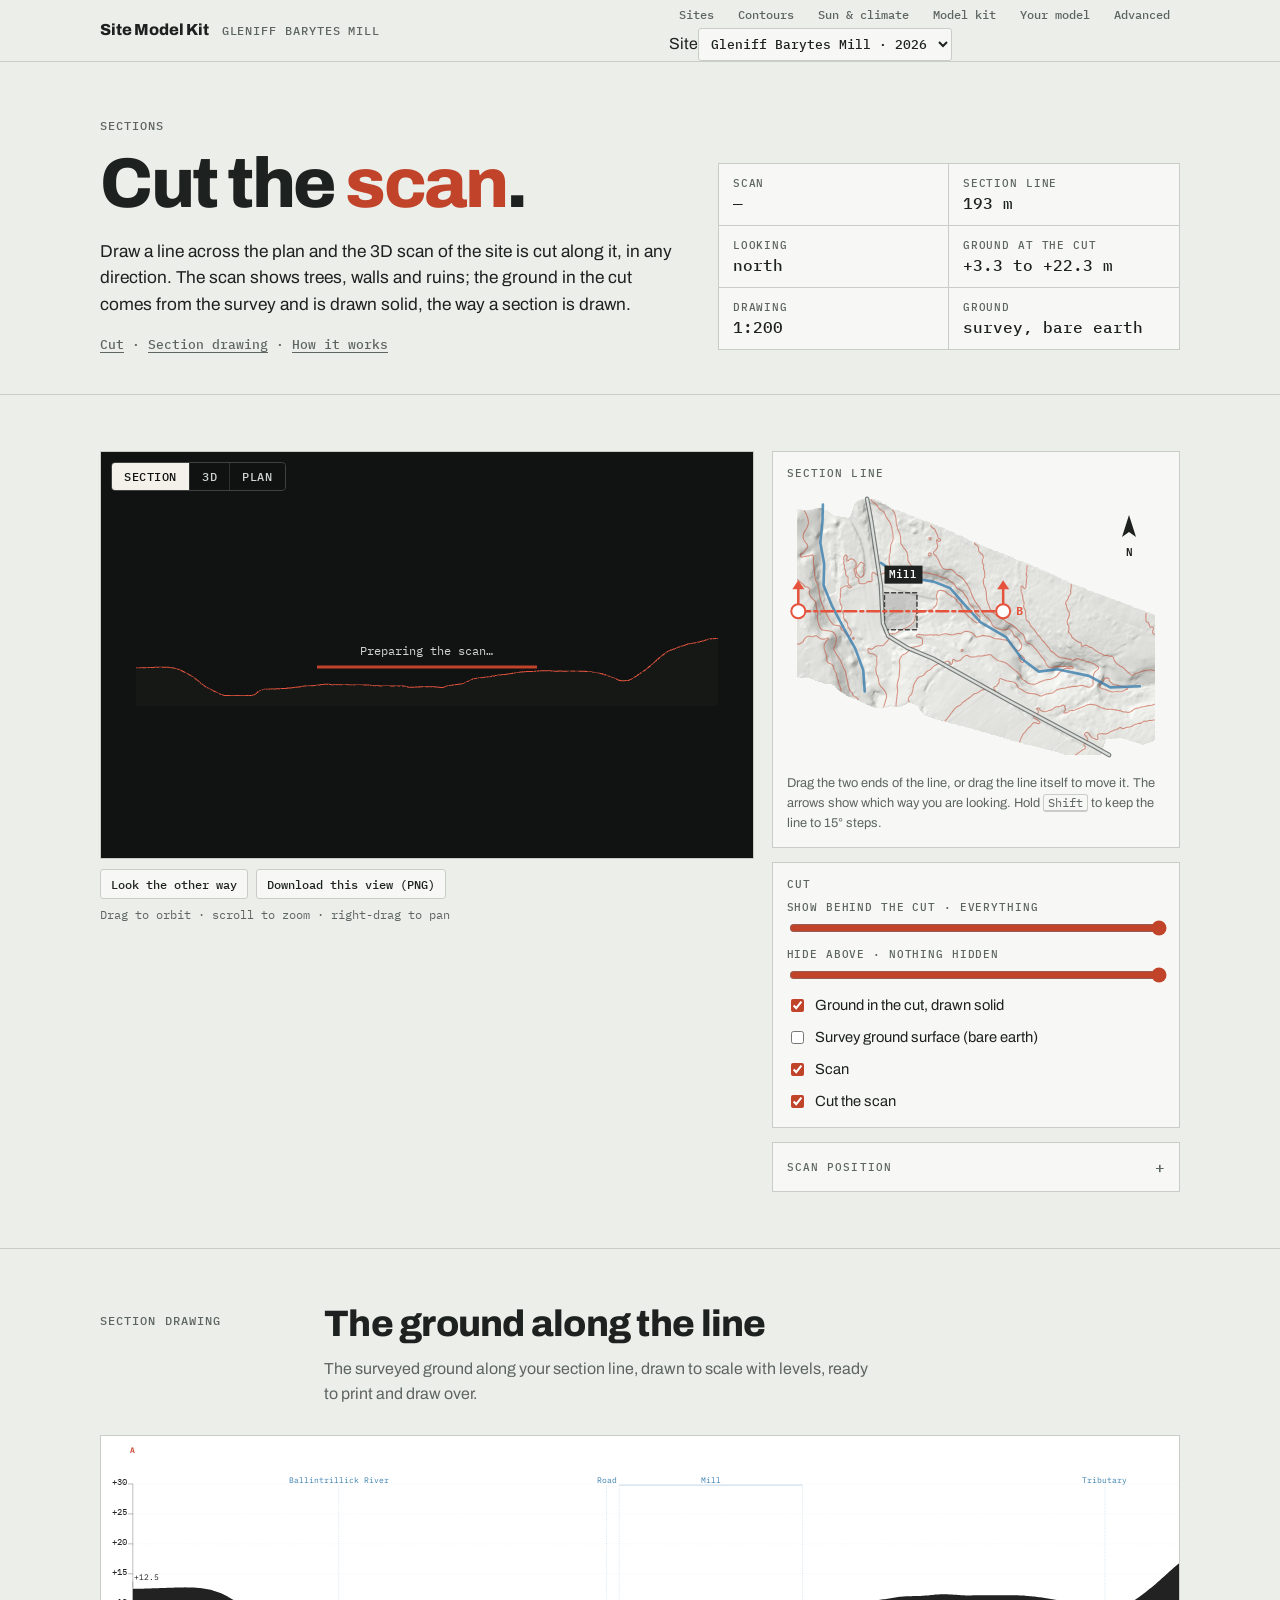
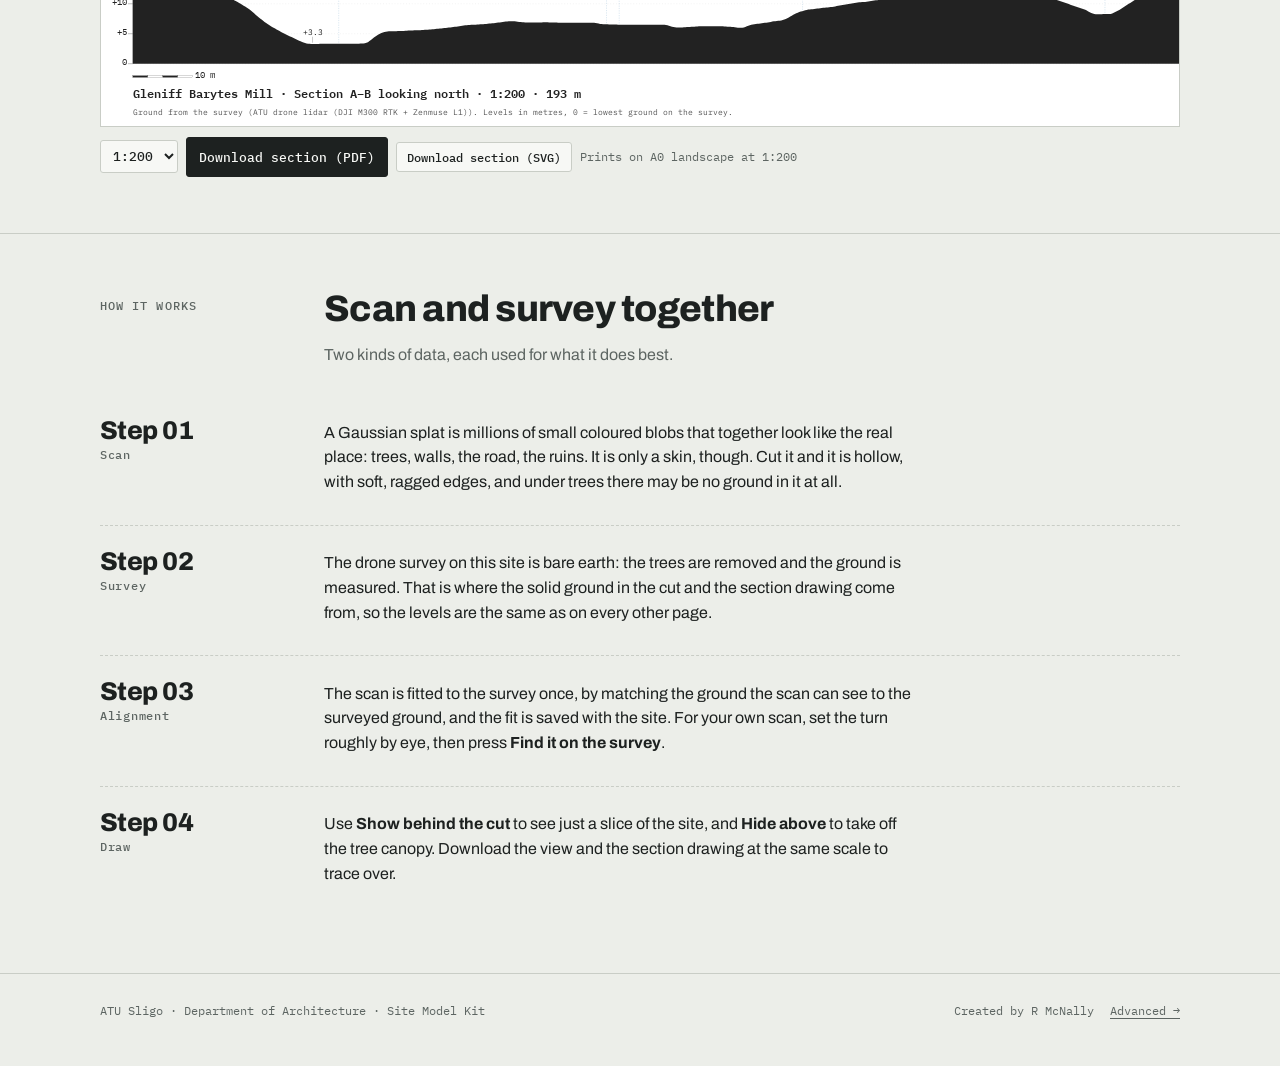
==== sections.html @ 93be213e "Add files via upload" ====
<!doctype html>
<html lang="en">
<head>
<meta charset="utf-8">
<meta name="viewport" content="width=device-width,initial-scale=1,viewport-fit=cover">
<title>Sections</title>
<meta name="description" content="Cut sections through the 3D scan of the site in any direction, with the surveyed ground drawn solid. ATU Sligo, Site Model Kit.">
<link rel="preconnect" href="https://fonts.googleapis.com">
<link rel="preconnect" href="https://fonts.gstatic.com" crossorigin>
<link rel="stylesheet" href="https://fonts.googleapis.com/css2?family=Archivo:wght@400;600;800&family=IBM+Plex+Mono:wght@400;500&display=swap">
<link rel="stylesheet" href="css/site.css">
<link rel="stylesheet" href="css/pages.css">
<link rel="stylesheet" href="css/model.css">
<link rel="stylesheet" href="css/project.css">
<link rel="stylesheet" href="css/sections.css">
<script type="importmap">
{ "imports": {
  "three": "./vendor/three/three.module.min.js",
  "three/addons/": "./vendor/three/addons/",
  "@sparkjsdev/spark": "./vendor/spark/spark.module.min.js"
} }
</script>
</head>
<body>
<header class="top" id="top"></header>

<main id="main">
  <div class="wrap hero">
    <div>
      <div class="eyebrow">Sections</div>
      <h1>Cut the <em>scan</em>.</h1>
      <p class="lede">Draw a line across the plan and the 3D scan of the site is cut along it, in any direction. The scan shows trees, walls and ruins; the ground in the cut comes from the survey and is drawn solid, the way a section is drawn.</p>
      <p class="onpage"><a href="#cut">Cut</a> · <a href="#drawing">Section drawing</a> · <a href="#how">How it works</a></p>
    </div>
    <dl class="spec">
      <div><dt>Scan</dt><dd id="specScan">—</dd></div>
      <div><dt>Section line</dt><dd id="specLen">—</dd></div>
      <div><dt>Looking</dt><dd id="specLook">—</dd></div>
      <div><dt>Ground at the cut</dt><dd id="specLev">—</dd></div>
      <div><dt>Drawing</dt><dd id="specScale">1:200</dd></div>
      <div><dt>Ground</dt><dd>survey, bare earth</dd></div>
    </dl>
  </div>

  <section id="cut">
    <div class="wrap">
      <div class="sx-grid">
        <div class="sx-left">
          <div class="sx-view" id="view">
            <canvas id="gl" aria-label="3D scan of the site, cut along the section line"></canvas>
            <div class="sx-load" id="load"><span id="loadTxt">Loading the scan…</span><i><b id="loadBar"></b></i></div>
            <div class="sx-tools">
              <button type="button" class="on" data-cam="section">Section</button>
              <button type="button" data-cam="orbit">3D</button>
              <button type="button" data-cam="plan">Plan</button>
            </div>
          </div>
          <div class="pj-bar">
            <button type="button" id="flip">Look the other way</button>
            <button type="button" id="dlView">Download this view (PNG)</button>
            <span class="pj-link" id="hint">Drag to orbit · scroll to zoom · right-drag to pan</span>
          </div>
        </div>

        <div class="sx-panel">
          <div class="pj-group">
            <h3>Section line</h3>
            <div class="sx-plan"><canvas id="plan" aria-label="Plan: drag the ends of the section line"></canvas></div>
            <p class="small">Drag the two ends of the line, or drag the line itself to move it. The arrows show which way you are looking. Hold <kbd>Shift</kbd> to keep the line to 15° steps.</p>
          </div>

          <div class="pj-group">
            <h3>Cut</h3>
            <div class="cfield"><label class="lbl" for="depth">Show behind the cut · <span id="oDepth">everything</span></label><input type="range" id="depth" min="2" max="201" value="201"></div>
            <div class="cfield"><label class="lbl" for="above">Hide above · <span id="oAbove">nothing hidden</span></label><input type="range" id="above" min="0" max="1000" value="1000"></div>
            <label class="pj-l"><input type="checkbox" id="cPoche" checked> Ground in the cut, drawn solid</label>
            <label class="pj-l"><input type="checkbox" id="cGround"> Survey ground surface (bare earth)</label>
            <label class="pj-l"><input type="checkbox" id="cScan" checked> Scan</label>
            <label class="pj-l"><input type="checkbox" id="cCut" checked> Cut the scan</label>
          </div>

          <details class="pj-group sx-align" id="alignBox">
            <summary><h3>Scan position</h3></summary>
            <p class="small" id="alignNote">—</p>
            <div class="cfield"><label class="lbl" for="aYaw">Turn · <span id="oYaw">0°</span></label><input type="range" id="aYaw" min="-180" max="180" step="0.25" value="0"></div>
            <div class="mrow">
              <div class="cfield"><label class="lbl" for="aX">East · <span id="oX">0 m</span></label><input type="range" id="aX" min="0" max="400" step="0.25" value="0"></div>
              <div class="cfield"><label class="lbl" for="aY">North · <span id="oY">0 m</span></label><input type="range" id="aY" min="0" max="400" step="0.25" value="0"></div>
            </div>
            <div class="cfield"><label class="lbl" for="aZ">Up · <span id="oZ">0 m</span></label><input type="range" id="aZ" min="-100" max="100" step="0.05" value="0"></div>
            <div class="pj-bar"><button type="button" id="aAuto">Find it on the survey</button><button type="button" id="aReset">Reset</button></div>
            <label class="pj-l sx-file">Use another scan <input type="file" id="aFile" accept=".spz,.ply,.glb,.splat,.ksplat,.sog,.zip"></label>
            <p class="small">Scans can be <b>.spz</b>, <b>.ply</b>, <b>.sog</b> or a Cesium/LCC <b>.glb</b> with Gaussian splats. A scan you load stays on this computer until you close the page; its position is remembered.</p>
          </details>
        </div>
      </div>
    </div>
  </section>

  <section id="drawing">
    <div class="wrap">
      <div class="sec-head">
        <div class="eyebrow">Section drawing</div>
        <div><h2>The ground along the line</h2><p id="drawNote">The surveyed ground along your section line, drawn to scale with levels, ready to print and draw over.</p></div>
      </div>
      <div class="sx-draw" id="draw"></div>
      <div class="pj-bar sx-dl">
        <select id="dScale" aria-label="Drawing scale"><option value="100">1:100</option><option value="200" selected>1:200</option><option value="500">1:500</option></select>
        <button type="button" class="primary" id="dlPdf">Download section (PDF)</button>
        <button type="button" id="dlSvg">Download section (SVG)</button>
        <span class="pj-link" id="paper">—</span>
      </div>
    </div>
  </section>

  <section id="how">
    <div class="wrap">
      <div class="sec-head">
        <div class="eyebrow">How it works</div>
        <div><h2>Scan and survey together</h2><p>Two kinds of data, each used for what it does best.</p></div>
      </div>
      <ol class="steps">
        <li><div class="n">Scan</div><div><p>A Gaussian splat is millions of small coloured blobs that together look like the real place: trees, walls, the road, the ruins. It is only a skin, though. Cut it and it is hollow, with soft, ragged edges, and under trees there may be no ground in it at all.</p></div></li>
        <li><div class="n">Survey</div><div><p>The drone survey on this site is bare earth: the trees are removed and the ground is measured. That is where the solid ground in the cut and the section drawing come from, so the levels are the same as on every other page.</p></div></li>
        <li><div class="n">Alignment</div><div><p>The scan is fitted to the survey once, by matching the ground the scan can see to the surveyed ground, and the fit is saved with the site. For your own scan, set the turn roughly by eye, then press <b>Find it on the survey</b>.</p></div></li>
        <li><div class="n">Draw</div><div><p>Use <b>Show behind the cut</b> to see just a slice of the site, and <b>Hide above</b> to take off the tree canopy. Download the view and the section drawing at the same scale to trace over.</p></div></li>
      </ol>
    </div>
  </section>
</main>

<footer>
  <div class="wrap"><span>ATU Sligo · Department of Architecture · Site Model Kit</span><span class="credit">Created by R McNally</span><a href="advanced.html" data-sitelink>Advanced →</a></div>
</footer>

<script src="vendor/jspdf.umd.min.js"></script>
<script src="js/sitekit.js"></script>
<script src="js/site.js"></script>
<script type="module" src="js/sections.js"></script>
<script>
/* If the 3D viewer can't start, say why instead of sitting on "Loading the scan". */
(function () {
  function say(msg) { var t = document.getElementById('loadTxt'), b = document.getElementById('load'); if (t) t.textContent = msg; if (b) b.classList.add('err'); }
  if (location.protocol === 'file:') { say('This page has to be opened through a web server, not straight from the folder. Use the website\'s GitHub Pages address, or a local server (see the README).'); return; }
  var s = document.querySelector('script[src="js/sections.js"]');
  if (s) s.addEventListener('error', function () { say('The 3D viewer could not be loaded. Check the website has its vendor folder, then reload.'); });
  setTimeout(function () { if (!window.__sxStarted) say('The 3D viewer is taking a long time to start. Reload the page, or try an up-to-date Chrome, Edge, Firefox or Safari.'); }, 45000);
})();
</script>
</body>
</html>
---- css/site.css ----
/* Layout: long single page, drawing-sheet feel — a narrow title block rail on wide screens, content in a 1100px measure.
   Colour language comes from the laser bed: greyboard neutrals, MDF tan, cut red, engrave blue. */
:root{
  --bg:#eceee9; --paper:#f7f8f5; --stage:#dfe2dc; --ink:#1d2120; --muted:#5d6562; --rule:#c9cdc6;
  --board:#a98d6c; --cut:#c0432a; --engrave:#3a5fae; --accent:#c0432a;
  --display:'Archivo',system-ui,-apple-system,'Segoe UI',sans-serif;
  --mono:'IBM Plex Mono',ui-monospace,'SFMono-Regular',Menlo,monospace;
  --measure:1120px;
}
@media (prefers-color-scheme:dark){:root:not([data-theme="light"]){
  --bg:#151817; --paper:#1b1f1e; --stage:#202524; --ink:#e5e8e3; --muted:#9aa29e; --rule:#323836;
  --board:#9a7f60; --cut:#e2704f; --engrave:#7f9fe6; --accent:#e2704f; color-scheme:dark}}
:root[data-theme="dark"]{
  --bg:#151817; --paper:#1b1f1e; --stage:#202524; --ink:#e5e8e3; --muted:#9aa29e; --rule:#323836;
  --board:#9a7f60; --cut:#e2704f; --engrave:#7f9fe6; --accent:#e2704f; color-scheme:dark}

*{box-sizing:border-box}
html{scroll-behavior:smooth}
@media (prefers-reduced-motion:reduce){html{scroll-behavior:auto}}
body{margin:0;background:var(--bg);color:var(--ink);font:16px/1.55 var(--display)}
a{color:inherit;text-underline-offset:3px}
a:focus-visible,button:focus-visible,input:focus-visible{outline:2px solid var(--accent);outline-offset:2px}
.wrap{max-width:var(--measure);margin:0 auto;padding-inline:20px}

/* top bar */
.top{position:sticky;top:0;z-index:5;background:color-mix(in srgb,var(--bg) 88%,transparent);backdrop-filter:blur(8px);border-bottom:1px solid var(--rule)}
.top .wrap{display:flex;align-items:center;justify-content:space-between;gap:16px;min-height:52px;flex-wrap:wrap}
.brand{font-weight:800;letter-spacing:-.01em}
.brand span{font:500 .72rem var(--mono);letter-spacing:.08em;text-transform:uppercase;color:var(--muted);margin-left:10px}
nav{display:flex;gap:4px;flex-wrap:wrap}
nav a{font:500 .78rem var(--mono);text-decoration:none;padding:6px 10px;border-radius:3px;color:var(--muted)}
nav a:hover{color:var(--ink);background:var(--paper)}

/* hero */
.hero{padding-block:56px 28px;display:grid;grid-template-columns:1.25fr 1fr;gap:40px;align-items:end}
.eyebrow{font:500 .74rem var(--mono);letter-spacing:.09em;text-transform:uppercase;color:var(--muted)}
h1{font-size:clamp(2.4rem,6vw,4.4rem);line-height:.95;letter-spacing:-.035em;font-weight:800;margin:.25em 0 .3em;text-wrap:balance}
h1 em{font-style:normal;color:var(--accent)}
.lede{font-size:1.08rem;max-width:58ch;color:var(--ink)}
.spec{display:grid;grid-template-columns:1fr 1fr;border:1px solid var(--rule);background:var(--paper)}
.spec div{padding:12px 14px;border-bottom:1px solid var(--rule);display:flex;flex-direction:column;gap:2px;min-width:0}
.spec div:nth-child(odd){border-right:1px solid var(--rule)}
.spec div:nth-last-child(-n+2){border-bottom:0}
.spec dt{font:500 .68rem var(--mono);letter-spacing:.08em;text-transform:uppercase;color:var(--muted)}
.spec dd{margin:0;font:500 1.02rem var(--mono);font-variant-numeric:tabular-nums}

/* sections */
section{padding-block:56px;border-top:1px solid var(--rule)}
.sec-head{display:grid;grid-template-columns:200px 1fr;gap:24px;margin-bottom:28px}
.sec-head .eyebrow{padding-top:8px}
h2{font-size:clamp(1.6rem,3.2vw,2.3rem);letter-spacing:-.02em;line-height:1.08;margin:0 0 .35em;font-weight:800;text-wrap:balance}
.sec-head p{margin:0;max-width:62ch;color:var(--muted)}
h3{font-size:1.05rem;margin:0 0 .35em;font-weight:600}

/* cesium */
.frame{position:relative;aspect-ratio:16/9;max-width:100%;background:var(--stage);border:1px solid var(--rule)}
.frame iframe{position:absolute;inset:0;width:100%;height:100%;border:0}
.frame-note{display:flex;justify-content:space-between;gap:16px;flex-wrap:wrap;margin-top:10px;font:.8rem var(--mono);color:var(--muted)}

/* downloads */
.kit{display:grid;grid-template-columns:repeat(auto-fit,minmax(240px,1fr));gap:14px;margin-bottom:34px}
.file{display:flex;flex-direction:column;gap:6px;padding:16px;border:1px solid var(--rule);background:var(--paper);text-decoration:none;min-width:0}
.file:hover{border-color:var(--ink)}
.file .ext{font:500 .7rem var(--mono);letter-spacing:.08em;color:var(--accent);text-transform:uppercase}
.file strong{font-size:1rem}
.file span{font-size:.86rem;color:var(--muted)}
.file .size{font:.75rem var(--mono);color:var(--muted);margin-top:auto}
.file.primary{border-color:var(--ink);background:var(--ink);color:var(--paper)}
.file.primary span,.file.primary .size{color:color-mix(in srgb,var(--paper) 75%,transparent)}
.file.primary .ext{color:color-mix(in srgb,var(--accent) 70%,var(--paper))}
.legend{display:flex;gap:18px;flex-wrap:wrap;font:.8rem var(--mono);color:var(--muted);margin-bottom:14px}
.legend i{display:inline-block;width:22px;height:0;border-top:2px solid;vertical-align:middle;margin-right:6px}
.sheets{display:grid;grid-template-columns:repeat(auto-fill,minmax(170px,1fr));gap:12px}
.sheet{border:1px solid var(--rule);background:var(--paper);display:flex;flex-direction:column;min-width:0}
.sheet img{display:block;width:100%;aspect-ratio:841/594;object-fit:cover;background:#f6f5f1}
.sheet .meta{display:flex;justify-content:space-between;align-items:baseline;gap:4px 8px;flex-wrap:wrap;padding:8px 10px;font:.74rem var(--mono)}
.sheet .meta b{font-weight:500}.sheet .meta em{font-style:normal;color:var(--muted)}
.sheet .meta a{color:var(--muted)} .sheet .meta a:hover{color:var(--ink)}

/* steps */
.steps{list-style:none;margin:0;padding:0;display:grid;gap:0;counter-reset:s}
.steps li{display:grid;grid-template-columns:200px 1fr;gap:24px;padding-block:22px;border-top:1px dashed var(--rule);counter-increment:s}
.steps li:first-child{border-top:0}
.steps .n{font:500 .78rem var(--mono);color:var(--muted);letter-spacing:.06em}
.steps .n::before{content:"Step " counter(s,decimal-leading-zero);display:block;font:800 1.6rem var(--display);color:var(--ink);letter-spacing:-.02em;margin-bottom:2px}
.steps p,.steps ul{margin:.2em 0 .5em;max-width:66ch}
.steps ul{padding-left:1.1em}
.idkey{display:inline-flex;gap:0;border:1px solid var(--rule);font:500 1.1rem var(--mono);margin:6px 0}
.idkey b{padding:6px 10px;font-weight:500;border-right:1px solid var(--rule)} .idkey b:last-child{border-right:0}
.idkey b:nth-child(1){color:var(--accent)} .idkey b:nth-child(2){color:var(--engrave)}
.callout{border-left:3px solid var(--engrave);padding:10px 14px;background:var(--paper);font-size:.92rem;max-width:66ch}

/* builder */
.builder{display:grid;grid-template-columns:1fr 300px;border:1px solid var(--rule);background:var(--paper);min-height:620px}
.stage{position:relative;background:var(--stage);min-width:0;min-height:420px}
.stage canvas{display:block;width:100%;height:100%;position:absolute;inset:0;cursor:grab}
.stage .tip{position:absolute;pointer-events:none;background:var(--ink);color:var(--paper);font:.76rem var(--mono);padding:5px 8px;border-radius:3px;white-space:nowrap}
.stage .hint{position:absolute;left:12px;bottom:10px;font:.7rem var(--mono);color:var(--muted)}
.stage .views{position:absolute;right:10px;top:10px;display:flex;gap:4px;flex-wrap:wrap}
.panel{border-left:1px solid var(--rule);padding:18px;display:flex;flex-direction:column;gap:14px;min-width:0}
.lbl{font:500 .68rem var(--mono);letter-spacing:.08em;text-transform:uppercase;color:var(--muted)}
.big{font:800 2.4rem var(--display);letter-spacing:-.03em;line-height:1}
.big small{font:500 .9rem var(--mono);color:var(--muted);letter-spacing:0;margin-left:6px}
.stepper{display:grid;grid-template-columns:auto 1fr auto;gap:8px;align-items:center}
input[type=range]{width:100%;accent-color:var(--accent)}
button{font:500 .78rem var(--mono);background:var(--paper);color:var(--ink);border:1px solid var(--rule);border-radius:3px;padding:6px 10px;cursor:pointer}
button:hover{border-color:var(--ink)}
button[aria-pressed=true]{background:var(--ink);color:var(--paper);border-color:var(--ink)}
.row{display:flex;gap:6px;flex-wrap:wrap}
.plist{list-style:none;margin:0;padding:0;overflow:auto;max-height:260px;border-top:1px solid var(--rule)}
.plist li{display:flex;justify-content:space-between;padding:7px 2px;border-bottom:1px solid var(--rule);font:.8rem var(--mono);cursor:pointer;font-variant-numeric:tabular-nums}
.plist li:hover,.plist li.on{color:var(--accent)}
.plist li span:last-child{color:var(--muted)}
.small{font-size:.8rem;color:var(--muted);margin:0}

/* tools */
.two{display:grid;grid-template-columns:1fr 1fr;gap:28px}
.two>div{min-width:0}
pre{background:var(--paper);border:1px solid var(--rule);padding:14px;overflow-x:auto;font:.8rem/1.5 var(--mono);margin:.5em 0}
footer{border-top:1px solid var(--rule);padding-block:28px 48px;font:.78rem var(--mono);color:var(--muted)}
footer .wrap{display:flex;justify-content:space-between;gap:16px;flex-wrap:wrap}

@media (max-width:860px){
  .hero{grid-template-columns:1fr;padding-block:36px 20px}
  .sec-head,.steps li,.two{grid-template-columns:1fr;gap:8px}
  .builder{grid-template-columns:1fr}
  .stage{min-height:56vh}
  .panel{border-left:0;border-top:1px solid var(--rule)}
}
section{scroll-margin-top:56px}
@media (max-width:860px){section{scroll-margin-top:100px}}

/* credit, right of the footer on every page */
footer .credit{margin-left:auto;transition:color .2s}
footer .credit:hover{color:var(--ink)}
---- css/pages.css ----
/* Shared additions for Start, Sun pages */
.brand{text-decoration:none;color:var(--ink)}
.onpage{font:500 .8rem var(--mono);color:var(--muted);margin-top:14px}
.onpage a{color:var(--muted)} .onpage a:hover{color:var(--ink)}

/* sun tool */
.slider{display:grid;grid-template-columns:52px 1fr 92px;gap:10px;align-items:center}
.slider output{font:500 .86rem var(--mono);text-align:right;font-variant-numeric:tabular-nums}
.legendbar{display:flex;flex-wrap:wrap;gap:8px 18px;padding:10px 16px;border-top:1px solid var(--rule);font:.78rem var(--mono);color:var(--muted)}
.legendbar i{display:inline-block;width:14px;height:10px;vertical-align:-1px;margin-right:6px;border:1px solid var(--rule)}
.pathwrap{display:grid;grid-template-columns:340px 1fr;gap:28px;padding:20px 16px;border-top:1px solid var(--rule)}
.pathfig{margin:0;min-width:0}
.pathfig svg{width:100%;max-width:320px;height:auto;display:block}
.pathfig figcaption{font:.74rem var(--mono);color:var(--muted);margin-top:8px}
.ticks{padding-left:1.1em;margin:.2em 0} .ticks li{margin-bottom:.45em}
button:disabled,input:disabled{opacity:.45;cursor:not-allowed}

/* start page */
.dates{display:grid;grid-template-columns:repeat(3,1fr);border:1px solid var(--rule);background:var(--paper)}
.dates div{padding:14px 16px;border-right:1px solid var(--rule);display:flex;flex-direction:column;gap:2px;min-width:0}
.dates div:last-child{border-right:0}
.dates dt{font:500 .68rem var(--mono);letter-spacing:.08em;text-transform:uppercase;color:var(--muted)}
.dates dd{margin:0;font:800 1.25rem var(--display);letter-spacing:-.01em}
.dates dd small{display:block;font:400 .82rem var(--display);color:var(--muted);letter-spacing:0}
.dates .count dd{color:var(--accent);font-size:2rem;line-height:1}

.tasks{display:grid;gap:12px}
.task{display:grid;grid-template-columns:64px 1fr 300px;gap:18px;border:1px solid var(--rule);background:var(--paper);padding:16px 18px}
.task .letter{font:800 2.6rem/1 var(--display);color:var(--accent)}
.task h3{margin:0 0 4px}
.task .meta{font:.78rem var(--mono);color:var(--muted);margin-bottom:8px}
.task p{margin:0 0 .5em;font-size:.92rem;max-width:62ch}
.task .help{border-left:1px solid var(--rule);padding-left:16px;display:flex;flex-direction:column;gap:6px;min-width:0}
.task .help .lbl{margin-bottom:2px}
.pill{display:inline-flex;align-items:center;gap:8px;font:.84rem var(--display);text-decoration:none;color:var(--ink)}
.pill::before{content:"";width:8px;height:8px;border-radius:50%;background:var(--flat);flex:none}
.pill.soon{color:var(--muted)} .pill.soon::before{background:transparent;border:1px solid var(--muted)}
.pill.site::before{background:var(--gold)}
a.pill:hover{text-decoration:underline}

.matrix{display:grid;grid-template-columns:repeat(auto-fit,minmax(250px,1fr));gap:12px}
.mcol{border:1px solid var(--rule);background:var(--paper)}
.mcol h3{margin:0;padding:12px 14px;border-bottom:1px solid var(--rule);font-size:1rem}
.mcol ul{list-style:none;margin:0;padding:6px 14px 10px}
.mcol li{display:grid;grid-template-columns:1fr auto;gap:10px;padding:7px 0;border-bottom:1px dashed var(--rule);font-size:.88rem;align-items:baseline}
.mcol li:last-child{border-bottom:0}
.mcol li > span:last-child{display:flex;flex-direction:column;align-items:flex-end;gap:2px}
.key{display:flex;gap:18px;flex-wrap:wrap;margin-top:12px;font:.78rem var(--mono);color:var(--muted)}

.bases{display:grid;grid-template-columns:repeat(auto-fit,minmax(240px,1fr));gap:14px}
.base{border:1px solid var(--rule);background:var(--paper);display:flex;flex-direction:column;text-decoration:none;min-width:0}
.base:hover{border-color:var(--ink)}
.base img{display:block;width:100%;height:auto;background:#fff;border-bottom:1px solid var(--rule)}
.base div{padding:12px 14px;display:flex;flex-direction:column;gap:4px}
.base strong{font-size:.98rem}
.base span{font-size:.84rem;color:var(--muted)}
.base .ext{font:500 .7rem var(--mono);letter-spacing:.08em;color:var(--accent)}

.sdgs{display:grid;grid-template-columns:repeat(auto-fit,minmax(200px,1fr));gap:12px}
.sdg{border:1px solid var(--rule);background:var(--paper);padding:14px;border-top:5px solid var(--c);display:flex;flex-direction:column;gap:6px;min-width:0}
.sdg b{font:800 1.6rem/1 var(--display)}
.sdg strong{font-size:.95rem}
.sdg span{font-size:.86rem;color:var(--muted)}

.pages{display:grid;grid-template-columns:repeat(auto-fit,minmax(230px,1fr));gap:12px}
.pagecard{border:1px solid var(--rule);background:var(--paper);padding:14px 16px;text-decoration:none;color:var(--ink);display:flex;flex-direction:column;gap:6px;min-width:0}
a.pagecard:hover{border-color:var(--ink)}
.pagecard strong{font-size:1rem}
.pagecard span{font-size:.85rem;color:var(--muted)}
.pagecard .st{font:500 .68rem var(--mono);letter-spacing:.08em;text-transform:uppercase}
.pagecard .st.live{color:var(--flat)} .pagecard .st.soon{color:var(--muted)}
.pagecard.soon{background:transparent;border-style:dashed}
.reading{columns:2;column-gap:28px;padding-left:1.1em;font-size:.9rem}
.reading li{break-inside:avoid;margin-bottom:.5em}

@media (max-width:860px){
  .pathwrap{grid-template-columns:1fr}
  .task{grid-template-columns:1fr}
  .task .help{border-left:0;border-top:1px solid var(--rule);padding:10px 0 0}
  .dates{grid-template-columns:1fr}
  .dates div{border-right:0;border-bottom:1px solid var(--rule)}
  .reading{columns:1}
}

/* 3D sun path */
.sky3d{border-top:1px solid var(--rule)}
.sky-head{display:flex;justify-content:space-between;align-items:flex-end;gap:12px 20px;flex-wrap:wrap;padding:14px 16px}
.sky-head > div:first-child{min-width:0;max-width:62ch}
.sky-stage{position:relative;height:min(68vh,600px);min-height:360px;background:#cfd9e2}
.sky-stage canvas{position:absolute;inset:0;width:100%;height:100%;display:block;cursor:grab}
.sky-stage .hint{position:absolute;left:12px;bottom:10px;font:.7rem var(--mono);color:#2a3036;background:rgba(255,255,255,.6);padding:2px 6px;border-radius:3px}
.sky-clock{position:absolute;right:12px;top:12px;font:500 .82rem var(--mono);background:rgba(20,24,28,.72);color:#fff;padding:8px 10px;border-radius:3px;line-height:1.45;font-variant-numeric:tabular-nums;pointer-events:none}
.sky-clock b{font:800 1.4rem var(--display);display:block}

/* climate charts */
.ctool{margin-top:30px;border:1px solid var(--rule);background:var(--paper)}
.ctool-head{display:grid;grid-template-columns:1fr 1.3fr;gap:24px;padding:18px}
.ctool-head h3{margin:0 0 4px;font-size:1.15rem}
.csteps{margin:0;padding-left:1.2em;font-size:.88rem;display:grid;gap:6px}
.cload{display:grid;grid-template-columns:1fr auto;gap:16px;padding:0 18px 14px;align-items:end}
.drop{display:flex;flex-direction:column;gap:4px;justify-content:center;border:1.5px dashed var(--muted);border-radius:4px;padding:16px 18px;cursor:pointer;background:var(--bg);min-width:0}
.drop.over{border-color:var(--accent);background:color-mix(in srgb,var(--accent) 8%,var(--bg))}
.drop input{position:absolute;width:1px;height:1px;opacity:0}
.drop:focus-within{outline:2px solid var(--accent);outline-offset:2px}
.drop small{font:.76rem var(--mono);color:var(--muted)}
.cctrl{display:flex;gap:10px;flex-wrap:wrap;align-items:end}
.cfield{display:flex;flex-direction:column;gap:4px}
select{font:500 .82rem var(--mono);background:var(--paper);color:var(--ink);border:1px solid var(--rule);border-radius:3px;padding:6px 8px}
.cstatus{margin:0;padding:10px 18px;border-top:1px solid var(--rule);border-bottom:1px solid var(--rule);font-size:.86rem;background:var(--bg)}
.cstatus[data-state="example"]{border-left:4px solid var(--gold)}
.cstatus[data-state="ok"]{border-left:4px solid var(--flat)}
.cstatus[data-state="err"]{border-left:4px solid var(--cut)}
.cgrid{display:grid;grid-template-columns:1.25fr 1fr;gap:0}
.cfig{margin:0;padding:14px 18px;min-width:0;border-right:1px solid var(--rule)}
.cfig:last-child{border-right:0}
.cfig svg{width:100%;height:auto;display:block}
.cfig figcaption{display:flex;flex-direction:column;gap:8px;font-size:.82rem;color:var(--muted);margin-top:8px}
.cfig .tbl-wrap{margin-top:10px}
.cfig table{min-width:0;font-size:.8rem}
.ctemplates{padding:12px 18px;border-top:1px solid var(--rule);margin:0}
.ctip{position:fixed;z-index:50;pointer-events:none;background:var(--ink);color:var(--paper);font:.76rem/1.45 var(--mono);padding:6px 9px;border-radius:3px;max-width:260px}
@media (max-width:960px){.ctool-head,.cgrid,.cload{grid-template-columns:1fr}.cfig{border-right:0;border-bottom:1px solid var(--rule)}}
---- css/model.css ----
/* Your model page */
.mrow{display:grid;grid-template-columns:1fr 1fr;gap:10px;align-items:end}
.cfield input[type=text]{font:500 .9rem var(--display);background:var(--paper);color:var(--ink);border:1px solid var(--rule);border-radius:3px;padding:7px 9px;width:100%}
.cfield select{width:100%}
.check{display:flex;flex-direction:column;gap:2px;font-size:.88rem;cursor:pointer;padding-bottom:4px}
.check span{display:flex;align-items:center}
.check input{margin-right:6px;accent-color:var(--accent)}
.check small{font:.72rem var(--mono);color:var(--muted)}
.mstatus{margin:0;padding:8px 10px;border-left:4px solid var(--muted);background:var(--bg);font-size:.86rem}
.mstatus[data-state="ok"]{border-color:var(--flat)} .mstatus[data-state="warn"]{border-color:var(--gold)} .mstatus[data-state="err"]{border-color:var(--cut)}
.mbtns{display:flex;flex-direction:column;gap:8px}
button.primary{background:var(--ink);color:var(--paper);border-color:var(--ink);padding:10px 12px;font-size:.84rem}
button.primary:hover{opacity:.9}
#pickPlan{cursor:move}
#pickPlan:focus-visible{outline:2px solid var(--accent);outline-offset:-2px}
.pgrid{display:grid;grid-template-columns:1fr 1fr;gap:14px}
.pcard{border:1px solid var(--rule);background:var(--paper);display:flex;flex-direction:column;min-width:0}
.phead{display:flex;justify-content:space-between;align-items:center;gap:8px;padding:10px 14px;border-bottom:1px solid var(--rule)}
.p3d{position:relative;aspect-ratio:4/3;max-width:100%;background:var(--stage)}
.p3d canvas{position:absolute;inset:0;width:100%;height:100%;display:block;cursor:grab}
.p3d .hint{position:absolute;left:10px;bottom:8px;font:.7rem var(--mono);color:var(--muted)}
.psheet{padding:12px;display:flex;align-items:center;justify-content:center;flex:1;min-height:260px}
.psheet svg{width:100%;height:auto;background:#fff;border:1px solid var(--rule)}
.psheet svg path{vector-effect:non-scaling-stroke;stroke-width:1px}
@media (max-width:860px){.pgrid,.mrow{grid-template-columns:1fr}}

/* output choice: card model, 3D print model or plaster mould */
main[data-out="card"] :is(.only-print,.only-model,.only-mould), main:not([data-out="card"]) .only-card,
main[data-out="print"] .only-mould, main[data-out="mould"] .only-model{display:none!important}
main[data-out="cnc"] :is(.only-print,.only-model,.only-mould,.hide-cnc), main:not([data-out="cnc"]) .only-cnc{display:none!important}
/* laser cutter kinds, and class tile mode */
main:not([data-kind="layers"]) .only-layers, main:not([data-kind="waffle"]) .only-waffle, main:not([data-kind="relief"]) .only-relief, main[data-kind="relief"] .not-relief, main:not([data-tile="on"]) .only-tile{display:none!important}
.psheet.prelief img{width:100%;max-width:420px;height:auto;image-rendering:auto;border:1px solid var(--rule);background:#000}
.seg3 button{font-size:.74rem;padding:7px 4px}
.outsel{display:flex;flex-direction:column;gap:6px}
.outbtns{display:grid;grid-template-columns:repeat(3,minmax(0,1fr));gap:8px}
@media (max-width:520px){.outbtns{grid-template-columns:1fr}}
.outbtns button{display:flex;flex-direction:column;align-items:flex-start;gap:3px;text-align:left;padding:10px;border-radius:3px;min-width:0}
.outbtns button b{font:700 .98rem var(--display);letter-spacing:-.01em}
.outbtns button small{font:.68rem var(--mono);color:var(--muted);line-height:1.3}
.outbtns button[aria-pressed=true] small{color:color-mix(in srgb,var(--paper) 75%,transparent)}
.seg{display:flex}.seg button{flex:1;border-radius:0}.seg button+button{border-left:0}
.seg button:first-child{border-radius:3px 0 0 3px}.seg button:last-child{border-radius:0 3px 3px 0}
.psheet.pbed svg{width:100%;height:auto;max-width:400px;background:var(--paper);border:0}
.psheet.pcnc{flex-direction:column;gap:10px}
.psheet.pcnc svg{width:100%;height:auto;background:var(--paper);border:0}
.seg4 button{font-size:.8rem;padding:7px 4px;font-variant-numeric:tabular-nums}
#scaleNote{display:block;margin-top:6px;color:var(--muted)}
---- css/project.css ----
/* Projection page. The projector window (html.proj-out) is a black page holding only the mapped image. */
.pj-grid { display: grid; grid-template-columns: minmax(0, 1.55fr) minmax(0, 1fr); gap: 18px; align-items: start }
.pj-left { position: sticky; top: 70px; display: flex; flex-direction: column; gap: 10px; min-width: 0 }
.pj-preview { position: relative; background: #000; border: 1px solid var(--rule); aspect-ratio: 16 / 10; max-width: 100%; touch-action: none }
.pj-preview canvas, .pj-out canvas { position: absolute; inset: 0; width: 100%; height: 100%; display: block }
.pj-preview:fullscreen { border: 0; aspect-ratio: auto; width: 100vw; height: 100vh }
.pj-bar { display: flex; gap: 8px; flex-wrap: wrap; align-items: center }
.pj-link { font: .74rem var(--mono); color: var(--muted) }
.pj-link[data-on="1"] { color: var(--flat, #4e7a4a) }
.pj-panel { display: flex; flex-direction: column; gap: 14px; min-width: 0 }
.pj-group { border: 1px solid var(--rule); background: var(--paper); padding: 14px; display: flex; flex-direction: column; gap: 9px }
.pj-group h3 { margin: 0; font: 500 .7rem var(--mono); letter-spacing: .1em; text-transform: uppercase; color: var(--muted) }
.pj-l { display: flex; align-items: center; gap: 8px; flex-wrap: wrap; font-size: .92rem }
.pj-l input[type=checkbox] { accent-color: var(--accent) }
.pj-l select { margin-left: auto }
.pj-l output { margin-left: auto; font: .74rem var(--mono); color: var(--muted) }
.pj-l input[type=file] { font: .72rem var(--mono); max-width: 100%; margin-left: auto }
.pj-key { margin-left: auto; font: .7rem var(--mono); color: var(--muted); display: inline-flex; gap: 6px; align-items: center }
.pj-key i { display: inline-block; width: 10px; height: 10px; background: var(--c) }
.pj-group input[type=range] { width: 100%; accent-color: var(--accent) }
.pj-group input[type=date] { font: 500 .82rem var(--mono); background: var(--paper); color: var(--ink); border: 1px solid var(--rule); border-radius: 3px; padding: 5px 8px; width: 100% }
kbd { font: .72rem var(--mono); border: 1px solid var(--rule); border-bottom-width: 2px; border-radius: 3px; padding: 0 4px; background: var(--paper) }

/* projector window */
html.proj-out, html.proj-out body { background: #000; height: 100%; overflow: hidden; margin: 0 }
html.proj-out header, html.proj-out main, html.proj-out footer { display: none !important }
html.proj-out .pj-out { display: block !important; position: fixed; inset: 0; background: #000; cursor: none }
html.proj-out .pj-out.cal { cursor: crosshair }
.pj-hint { position: absolute; left: 16px; bottom: 12px; margin: 0; font: 12px var(--mono); color: #777; transition: opacity .6s }
.pj-out.quiet .pj-hint { opacity: 0 }

@media (max-width: 900px) { .pj-grid { grid-template-columns: 1fr } .pj-left { position: static } }
---- css/sections.css ----
/* Sections page. Shares .pj-* panel styles with the projection page. */
.sx-grid { display: grid; grid-template-columns: minmax(0, 1.6fr) minmax(0, 1fr); gap: 18px; align-items: start }
.sx-left { position: sticky; top: 70px; display: flex; flex-direction: column; gap: 10px; min-width: 0 }
.sx-view { position: relative; background: #101312; border: 1px solid var(--rule); aspect-ratio: 16 / 10; touch-action: none; overflow: hidden }
.sx-view canvas { position: absolute; inset: 0; width: 100%; height: 100%; display: block }
.sx-tools { position: absolute; top: 10px; left: 10px; display: flex; gap: 0; border: 1px solid #ffffff33; border-radius: 4px; overflow: hidden }
.sx-tools button { background: #101312cc; color: #cfd5d2; border: 0; border-radius: 0; padding: 6px 12px; font: 500 .72rem var(--mono); letter-spacing: .05em; text-transform: uppercase; cursor: pointer }
.sx-tools button + button { border-left: 1px solid #ffffff22 }
.sx-tools button.on { background: #f4f1ea; color: #101312 }
.sx-load { position: absolute; left: 50%; top: 50%; transform: translate(-50%, -50%); display: flex; flex-direction: column; gap: 8px; align-items: center; color: #cfd5d2; font: .78rem var(--mono); pointer-events: none; transition: opacity .4s; text-align: center; max-width: 80% }
.sx-load i { display: block; width: 220px; height: 3px; background: #ffffff22 }
.sx-load b { display: block; height: 100%; width: 0; background: var(--accent) }
.sx-load.done { opacity: 0 }
.sx-plan { position: relative; touch-action: none; user-select: none; -webkit-user-select: none }
.sx-plan canvas { display: block; width: 100%; cursor: crosshair }
.sx-panel { display: flex; flex-direction: column; gap: 14px; min-width: 0 }
.sx-align summary { list-style: none; cursor: pointer; display: flex; justify-content: space-between; align-items: center }
.sx-align summary::-webkit-details-marker { display: none }
.sx-align summary::after { content: '+'; font: 500 1rem var(--mono); color: var(--muted) }
.sx-align[open] summary::after { content: '−' }
.sx-file input { margin-left: auto; font: .72rem var(--mono); max-width: 100% }
.sx-draw { border: 1px solid var(--rule); background: #fff; overflow-x: auto; min-height: 120px }
.sx-draw svg { display: block; max-width: none }
.sx-dl { margin-top: 10px }
.sx-dl select { font: 500 .82rem var(--mono); background: var(--paper); color: var(--ink); border: 1px solid var(--rule); border-radius: 3px; padding: 6px 8px }
@media (max-width: 900px) { .sx-grid { grid-template-columns: 1fr } .sx-left { position: static } }
.sx-load.err { color: #ffd2c4 } .sx-load.err i { display: none }
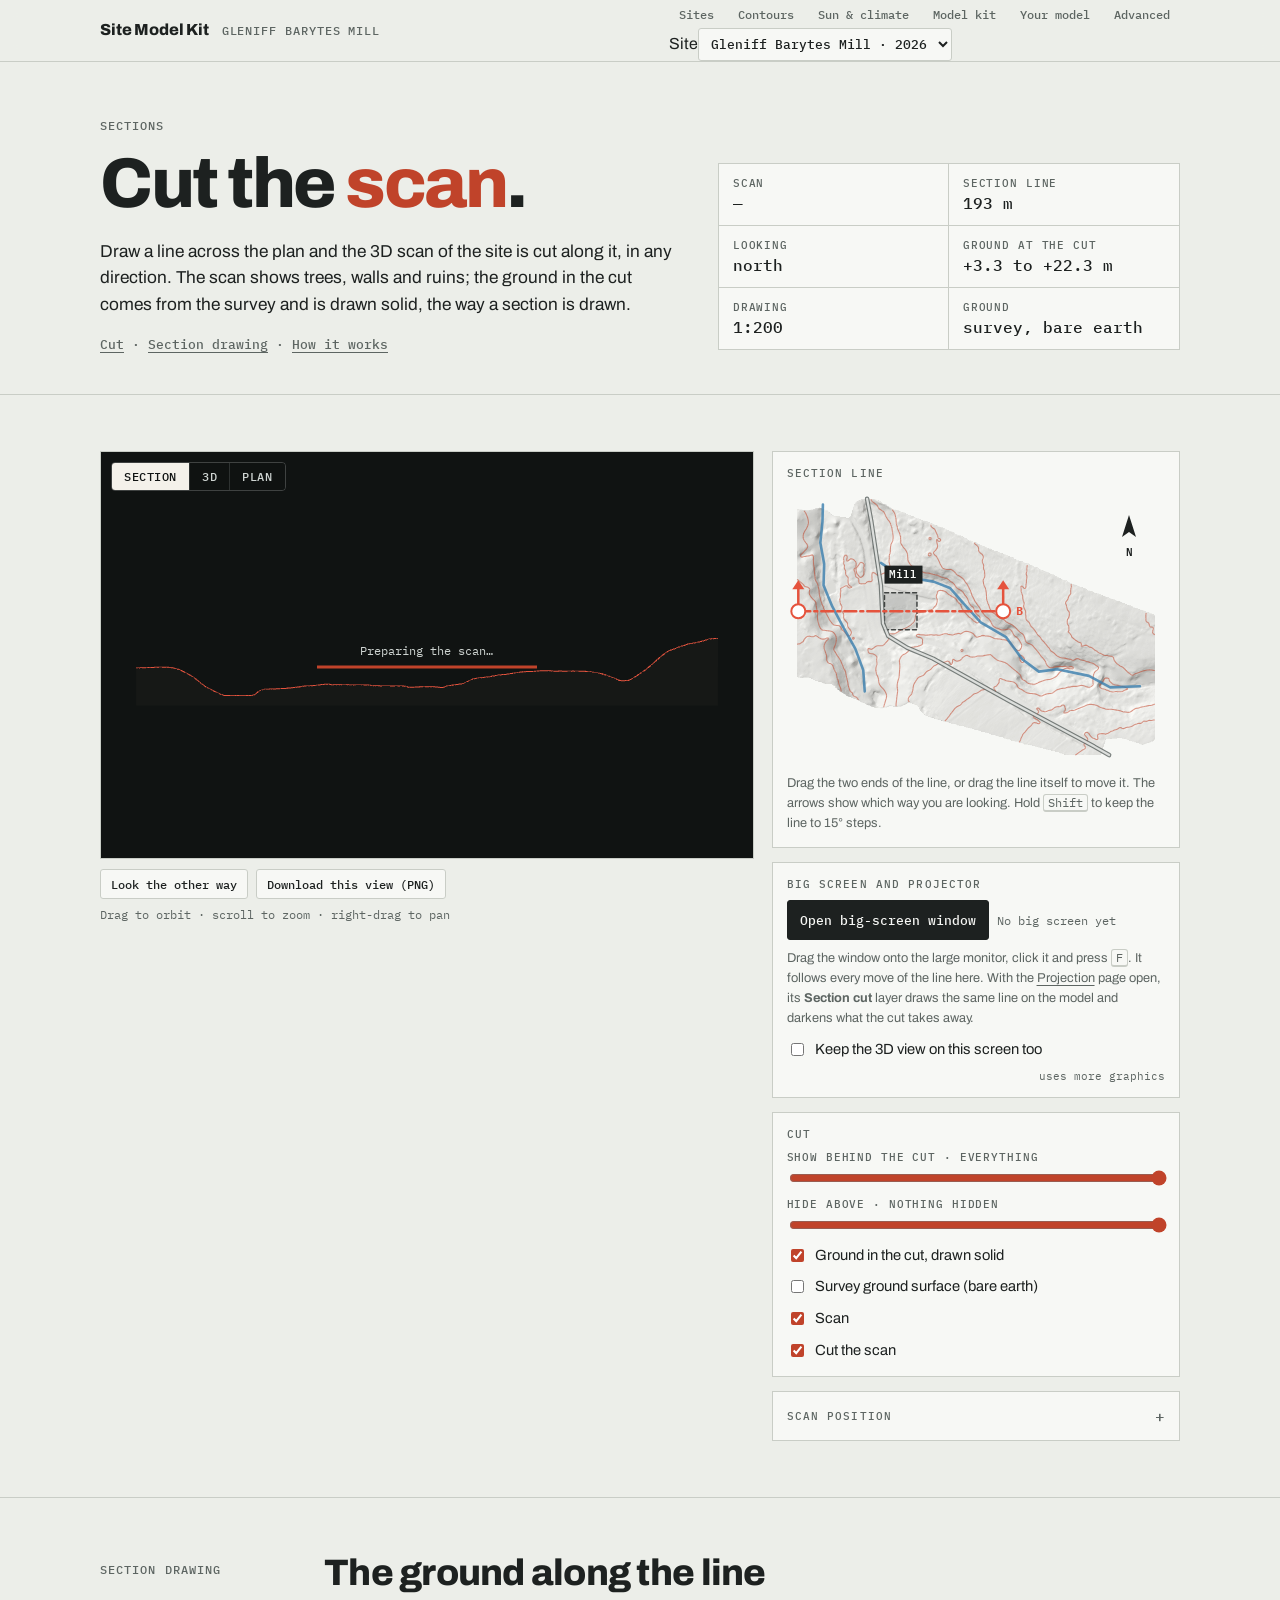
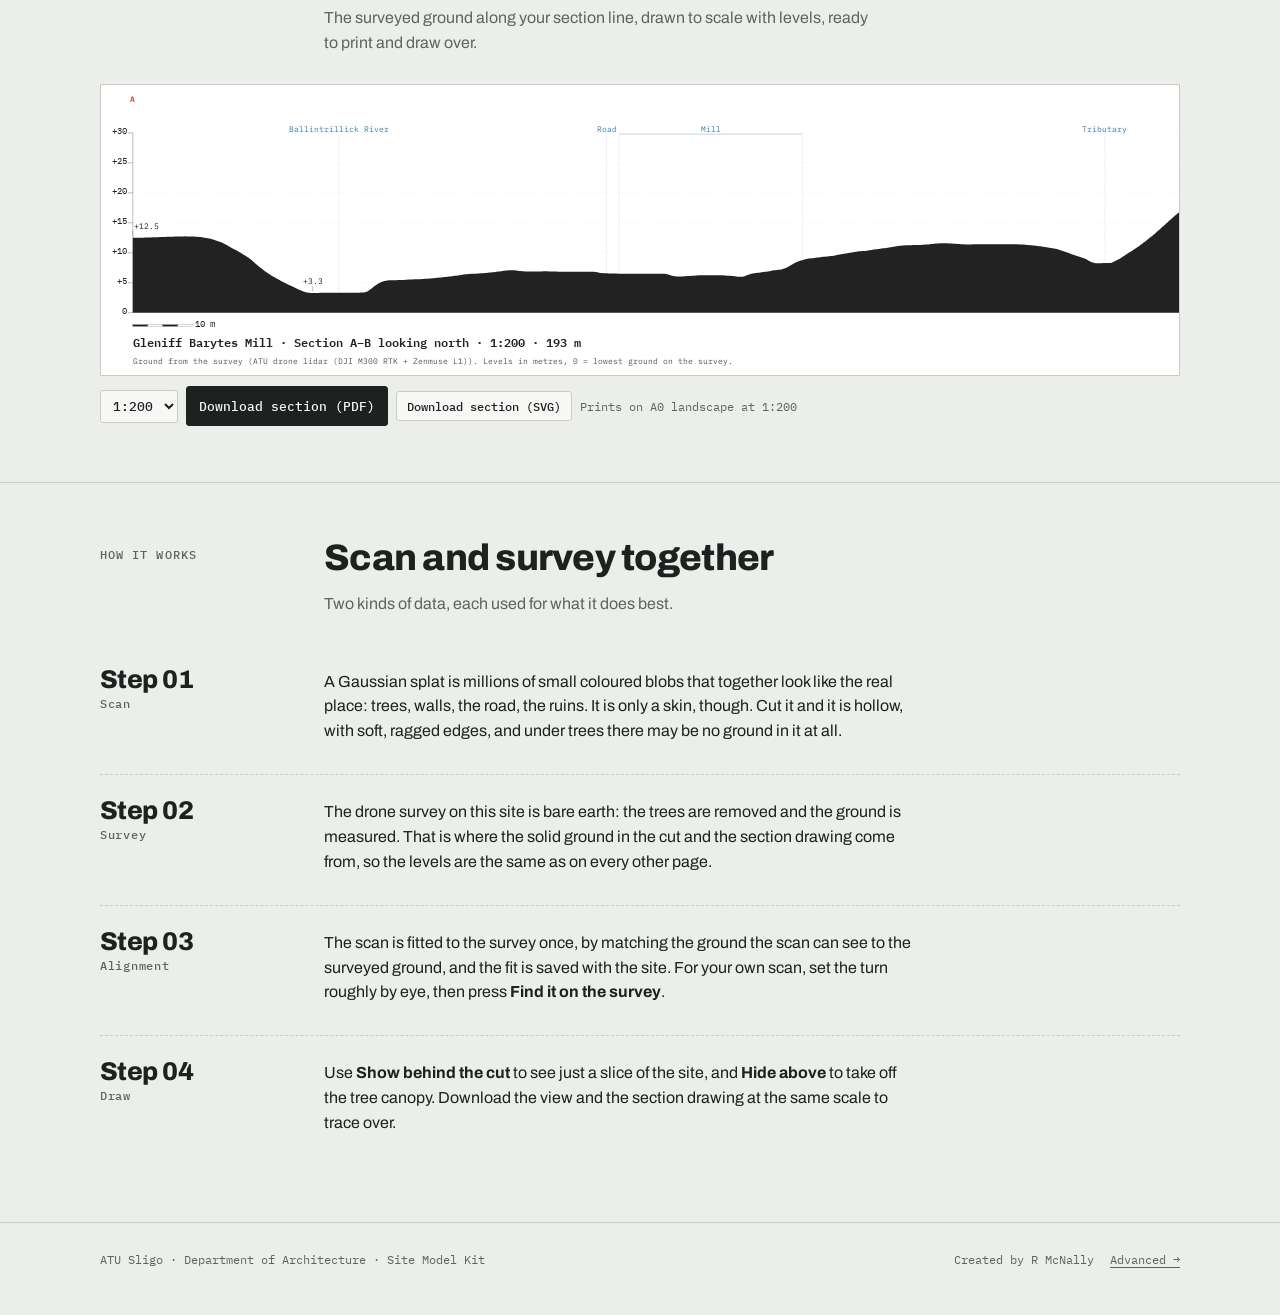
==== commit 0e708169: "Add files via upload" ====
--- a/sections.html
+++ b/sections.html
@@ -19,6 +19,10 @@
   "three/addons/": "./vendor/three/addons/",
   "@sparkjsdev/spark": "./vendor/spark/spark.module.min.js"
 } }
+</script>
+<script>
+/* sections.html?display is the big-screen window: the 3D view only, full screen with F. */
+if (/[?&]display\b/.test(location.search)) document.documentElement.classList.add('sx-display');
 </script>
 </head>
 <body>
@@ -49,6 +53,10 @@
           <div class="sx-view" id="view">
             <canvas id="gl" aria-label="3D scan of the site, cut along the section line"></canvas>
             <div class="sx-load" id="load"><span id="loadTxt">Loading the scan…</span><i><b id="loadBar"></b></i></div>
+            <div class="sx-paused" id="sxPaused" hidden><p>Showing on the big screen</p><button type="button" id="sxShowHere">Show it here too</button></div>
+            <div class="sx-cap" id="sxCap"></div>
+            <p class="sx-note" id="sxNote" hidden>The controls window is using a scan loaded from that computer; this screen shows the site's own scan.</p>
+            <p class="sx-hint" id="sxHint">Big screen · click, then press F for full screen · R reframes the view</p>
             <div class="sx-tools">
               <button type="button" class="on" data-cam="section">Section</button>
               <button type="button" data-cam="orbit">3D</button>
@@ -67,6 +75,13 @@
             <h3>Section line</h3>
             <div class="sx-plan"><canvas id="plan" aria-label="Plan: drag the ends of the section line"></canvas></div>
             <p class="small">Drag the two ends of the line, or drag the line itself to move it. The arrows show which way you are looking. Hold <kbd>Shift</kbd> to keep the line to 15° steps.</p>
+          </div>
+
+          <div class="pj-group">
+            <h3>Big screen and projector</h3>
+            <div class="pj-bar"><button type="button" class="primary" id="openBig">Open big-screen window</button><span class="pj-link" id="bigLink">No big screen yet</span></div>
+            <p class="small">Drag the window onto the large monitor, click it and press <kbd>F</kbd>. It follows every move of the line here. With the <a href="project.html" target="_blank" rel="noopener">Projection</a> page open, its <b>Section cut</b> layer draws the same line on the model and darkens what the cut takes away.</p>
+            <label class="pj-l"><input type="checkbox" id="keepHere"> Keep the 3D view on this screen too <span class="pj-key">uses more graphics</span></label>
           </div>
 
           <div class="pj-group">
--- a/css/project.css
+++ b/css/project.css
@@ -13,12 +13,48 @@
 .pj-l { display: flex; align-items: center; gap: 8px; flex-wrap: wrap; font-size: .92rem }
 .pj-l input[type=checkbox] { accent-color: var(--accent) }
 .pj-l select { margin-left: auto }
+.pj-sub { padding-left: 22px; font-size: .86rem }
 .pj-l output { margin-left: auto; font: .74rem var(--mono); color: var(--muted) }
 .pj-l input[type=file] { font: .72rem var(--mono); max-width: 100%; margin-left: auto }
 .pj-key { margin-left: auto; font: .7rem var(--mono); color: var(--muted); display: inline-flex; gap: 6px; align-items: center }
 .pj-key i { display: inline-block; width: 10px; height: 10px; background: var(--c) }
 .pj-group input[type=range] { width: 100%; accent-color: var(--accent) }
 .pj-group input[type=date] { font: 500 .82rem var(--mono); background: var(--paper); color: var(--ink); border: 1px solid var(--rule); border-radius: 3px; padding: 5px 8px; width: 100% }
+/* GIS layers */
+.pj-group input[type=number], .pj-group input[type=url], .pj-group select { font: 500 .85rem var(--display); background: var(--paper); color: var(--ink); border: 1px solid var(--rule); border-radius: 3px; padding: 6px 8px; min-width: 0 }
+.pj-group .cfield input[type=number] { width: 100% }
+.pj-url { display: flex; gap: 6px }
+.pj-url input { flex: 1; font: .78rem var(--mono) !important }
+.pj-msg { margin: 0; padding: 6px 8px; border-left: 3px solid var(--rule) }
+.pj-msg[data-k="ok"] { border-color: var(--flat, #4e7a4a) }
+.pj-msg[data-k="warn"] { border-color: var(--gold, #d99a1e) }
+.pj-msg[data-k="err"] { border-color: var(--cut); color: var(--cut) }
+.pj-glist { display: flex; flex-direction: column; gap: 8px }
+.pj-glist:empty { display: none }
+.pj-gl { border: 1px solid var(--rule); padding: 8px 9px; display: flex; flex-direction: column; gap: 7px }
+.pj-gl[data-on="0"] { opacity: .6 }
+.pj-gh { display: flex; align-items: center; gap: 8px; min-width: 0 }
+.pj-gh input[type=checkbox] { accent-color: var(--accent); flex: none }
+.pj-gh input[type=color] { width: 26px; height: 22px; padding: 0; border: 1px solid var(--rule); border-radius: 3px; background: none; flex: none; cursor: pointer }
+.pj-gn { flex: 1; min-width: 0; font-weight: 600; font-size: .9rem; overflow: hidden; text-overflow: ellipsis; white-space: nowrap }
+.pj-gb { display: flex; gap: 2px; flex: none }
+.pj-gb button { padding: 2px 7px; font-size: .8rem; line-height: 1.3 }
+.pj-gmeta { font: .7rem var(--mono); color: var(--muted) }
+.pj-gmeta b { color: var(--gold, #d99a1e); font-weight: 500 }
+.pj-gopts { display: grid; grid-template-columns: 1fr 1fr; gap: 6px 10px; align-items: center; font-size: .82rem }
+.pj-gopts label { display: flex; align-items: center; gap: 6px; min-width: 0 }
+.pj-gopts input[type=range] { flex: 1; min-width: 0 }
+.pj-gopts select { flex: 1; min-width: 0; font-size: .8rem; padding: 4px 6px }
+.pj-gopts .wide { grid-column: 1 / -1 }
+.pj-leg { display: flex; flex-wrap: wrap; gap: 4px 10px; font: .7rem var(--mono); color: var(--muted) }
+.pj-leg span { display: inline-flex; align-items: center; gap: 5px; max-width: 100%; overflow: hidden; text-overflow: ellipsis; white-space: nowrap }
+.pj-leg i { width: 10px; height: 10px; background: var(--c); flex: none }
+.pj-place summary { cursor: pointer; font-size: .88rem; font-weight: 600 }
+.pj-place summary span { font: .72rem var(--mono); color: var(--muted); font-weight: 400; margin-left: 6px }
+.pj-place[open] summary { margin-bottom: 8px }
+.pj-place .mrow { grid-template-columns: repeat(auto-fit, minmax(90px, 1fr)) }
+.pj-place > * + * { margin-top: 8px }
+
 kbd { font: .72rem var(--mono); border: 1px solid var(--rule); border-bottom-width: 2px; border-radius: 3px; padding: 0 4px; background: var(--paper) }
 
 /* projector window */
--- a/css/sections.css
+++ b/css/sections.css
@@ -25,3 +25,22 @@
 .sx-dl select { font: 500 .82rem var(--mono); background: var(--paper); color: var(--ink); border: 1px solid var(--rule); border-radius: 3px; padding: 6px 8px }
 @media (max-width: 900px) { .sx-grid { grid-template-columns: 1fr } .sx-left { position: static } }
 .sx-load.err { color: #ffd2c4 } .sx-load.err i { display: none }
+
+/* paused while the big screen draws the scan */
+.sx-paused { position: absolute; inset: 0; display: flex; flex-direction: column; align-items: center; justify-content: center; gap: 10px; background: #101312; color: #cfd5d2; font: .85rem var(--mono); z-index: 2 }
+.sx-paused[hidden] { display: none }
+.sx-paused p { margin: 0 }
+.sx-paused button { background: #f4f1ea; color: #101312; border: 0; border-radius: 3px; padding: 7px 12px; font: 500 .78rem var(--mono); cursor: pointer }
+.sx-cap, .sx-hint, .sx-note { display: none }
+
+/* sections.html?display: the big-screen window, the 3D view and a title line only */
+html.sx-display, html.sx-display body { background: #101312; height: 100%; overflow: hidden; margin: 0 }
+html.sx-display header, html.sx-display footer, html.sx-display .hero, html.sx-display #drawing, html.sx-display #how,
+html.sx-display .sx-panel, html.sx-display .sx-left > .pj-bar, html.sx-display .sx-tools, html.sx-display .sx-paused { display: none !important }
+html.sx-display #cut, html.sx-display #cut .wrap, html.sx-display .sx-grid, html.sx-display .sx-left { display: block; margin: 0; padding: 0; max-width: none; position: static }
+html.sx-display .sx-view { position: fixed; inset: 0; aspect-ratio: auto; border: 0; cursor: grab }
+html.sx-display .sx-cap { display: flex; flex-direction: column; gap: .3vw; position: absolute; left: 2.2vw; bottom: 2vw; color: #f4f1ea; font: 500 clamp(14px, 1.35vw, 30px) var(--mono); text-shadow: 0 1px 6px #000c; pointer-events: none }
+html.sx-display .sx-cap b { font: 800 clamp(22px, 2.6vw, 60px) var(--display); letter-spacing: -.01em }
+html.sx-display .sx-note:not([hidden]) { display: block; position: absolute; right: 2vw; top: 2vw; margin: 0; max-width: 34vw; color: #ffd2c4; font: clamp(12px, .9vw, 18px) var(--mono); text-align: right }
+html.sx-display .sx-hint { display: block; position: absolute; right: 2vw; bottom: 2vw; margin: 0; color: #888; font: 12px var(--mono); transition: opacity .6s }
+html.sx-display .sx-hint.quiet { opacity: 0 }
